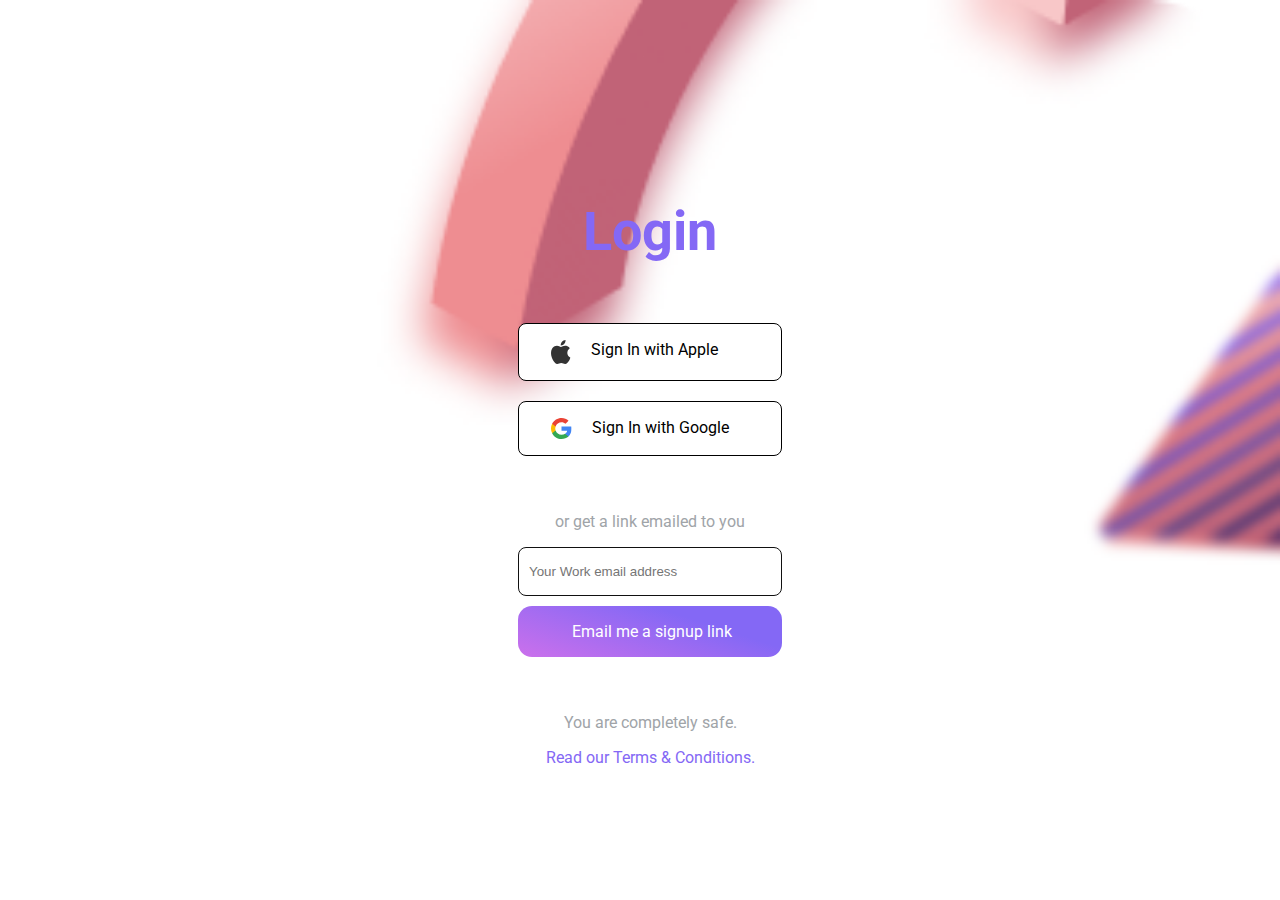
==== login.html @ 6a7685cd "adicionando login" ====
<!DOCTYPE html>
<html lang="en">
<head>
    <meta charset="UTF-8">
    <meta name="viewport" content="width=device-width, initial-scale=1.0">
    <title>Login 3D Shape - Edgar</title>
    <link rel="stylesheet" href="./login.css">
    <link rel="preconnect" href="https://fonts.googleapis.com">
    <link rel="preconnect" href="https://fonts.gstatic.com" crossorigin>
    <link href="https://fonts.googleapis.com/css2?family=Inter:wght@400;500;600&family=Merriweather:ital,wght@1,900&family=Montserrat:wght@400;900&family=Poppins:wght@400;600&family=Roboto:wght@400;500&display=swap" rel="stylesheet">
    <link rel="shortcut icon" type="imagex/png" href="./logo.svg">


</head>
<body>

    <div class="content-principal">
    <h1>Login</h1>
    <div>
    <a class="button-login" href="/."><img src="./apple.svg">Sign In with Apple</a>
    <a class="button-login" href="/."><img src="./google.svg">Sign In with Google</a>
</div>
<div> 
    <p> or get a link emailed to you</p>
    <input type="text" name="email" id="email" placeholder="Your Work email address">
    <a class= "button-email" href="./">Email me a signup link</a>
</div>
<div>
    <p>You are completely safe.</p>
    <p class="terms-p">Read our Terms & Conditions.</p>
</div>

    </div>

</body>

</html>
---- login.css ----
body{
    margin: 0;
    background-image: url(./login.png);
    background-size: 100%;
    font-family: 'Inter', sans-serif;
    font-family: 'Merriweather', serif;
    font-family: 'Montserrat', sans-serif;
    font-family: 'Poppins', sans-serif;
    font-family: 'Roboto', sans-serif;

}

a{
    text-decoration: none;
    color: inherit;
}

.content-principal{
    display: grid;
    justify-content: center;
    margin-left: 20px;
    margin-top: 200px;
    gap: 40px

}

h1{

    font-size: 54px;
    text-align: center;
    margin: 0;
    color:#8468F5;
}

.button-login{
    padding: 16px 32px;
    background: #fff;
    display:flex;
    gap: 20px;
    margin-top: 20px;
    text-align: center;
    border: solid 1px;
    border-radius: 8px;
}

p{
    text-align: center;
    color:#A0A4A8;
}

input{

    border: 1px solid #111111;
    padding: 16px 32px;
    width:220px;
    border-radius: 8px;
    padding-left: 10px;
    background: #fff;
    color: #A0A4A8;

}

.button-email{
    padding: 16px 32px;
    background: #fff;
    display:flex;
    background: linear-gradient(198deg, #8468F5 30.76%, #EC74E7 132.15%);
    color: #fff;
    border-radius: 14px;
    padding-left: 54px;
    margin-top: 10px;
    text-align: center;

}

.terms-p{

    color:#8468F5

}
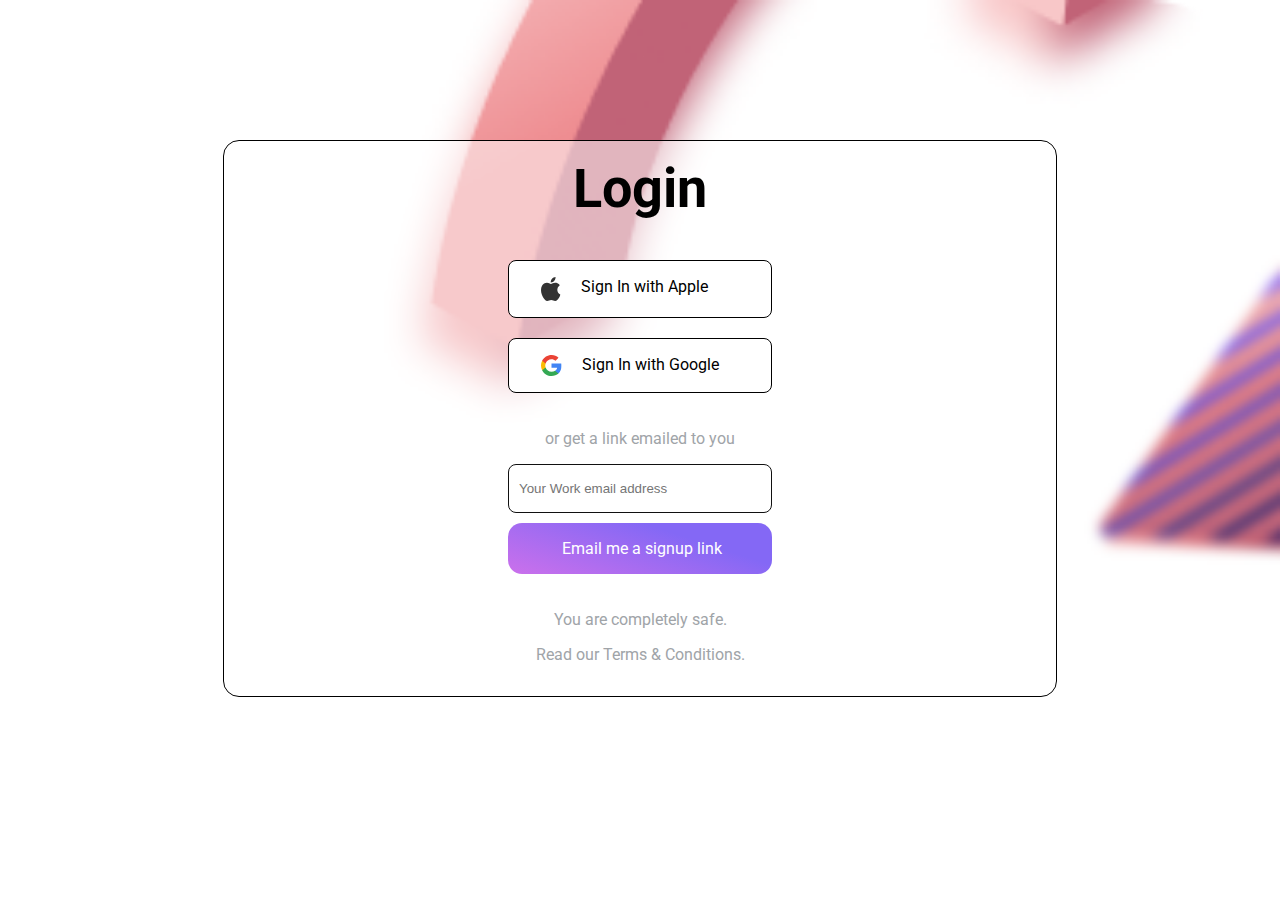
==== commit 7468514d: "uptades responsivos" ====
--- a/login.html
+++ b/login.html
@@ -1,10 +1,10 @@
 <!DOCTYPE html>
-<html lang="en">
+<html lang="pt-br">
 <head>
     <meta charset="UTF-8">
     <meta name="viewport" content="width=device-width, initial-scale=1.0">
     <title>Login 3D Shape - Edgar</title>
-    <link rel="stylesheet" href="./login.css">
+    <link rel="stylesheet" href="./style.css">
     <link rel="preconnect" href="https://fonts.googleapis.com">
     <link rel="preconnect" href="https://fonts.gstatic.com" crossorigin>
     <link href="https://fonts.googleapis.com/css2?family=Inter:wght@400;500;600&family=Merriweather:ital,wght@1,900&family=Montserrat:wght@400;900&family=Poppins:wght@400;600&family=Roboto:wght@400;500&display=swap" rel="stylesheet">
@@ -12,23 +12,30 @@
 
 
 </head>
-<body>
 
-    <div class="content-principal">
-    <h1>Login</h1>
-    <div>
-    <a class="button-login" href="/."><img src="./apple.svg">Sign In with Apple</a>
-    <a class="button-login" href="/."><img src="./google.svg">Sign In with Google</a>
-</div>
-<div> 
-    <p> or get a link emailed to you</p>
-    <input type="text" name="email" id="email" placeholder="Your Work email address">
-    <a class= "button-email" href="./">Email me a signup link</a>
-</div>
-<div>
-    <p>You are completely safe.</p>
-    <p class="terms-p">Read our Terms & Conditions.</p>
-</div>
+<body id="login">
+
+        <div class="content-login">
+
+            <h1>Login</h1>
+
+        <div>
+             <a class="button-login" href="/."><img src="./apple.svg">Sign In with Apple</a>
+                <a class="button-login" href="/."><img src="./google.svg">Sign In with Google</a>
+        </div>
+
+
+        <div> 
+             <p> or get a link emailed to you</p>
+                <input type="text" name="email" id="email" placeholder="Your Work email address">
+                    <a class= "button-email" href="./">Email me a signup link</a>
+        </div>
+
+
+        <div>
+            <p>You are completely safe.</p>
+                <p class="terms-p">Read our Terms & Conditions.</p>
+        </div>
 
     </div>
 
--- a/style.css
+++ b/style.css
@@ -0,0 +1,3 @@
+@import url(./login.css);
+@import url(./login-page.css);
+@import url(./global.css);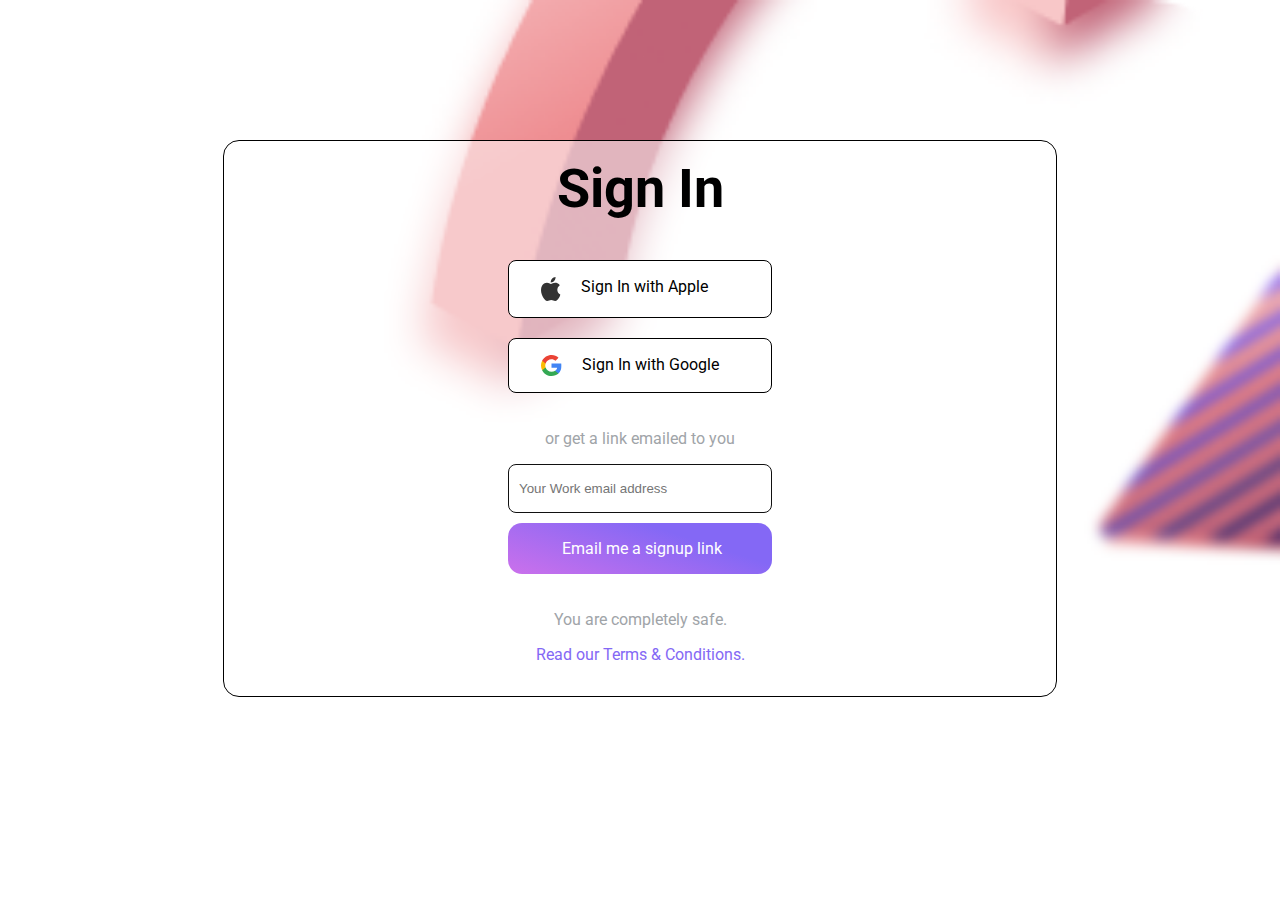
==== commit 02e5214f: "new uptades" ====
--- a/login.html
+++ b/login.html
@@ -3,7 +3,7 @@
 <head>
     <meta charset="UTF-8">
     <meta name="viewport" content="width=device-width, initial-scale=1.0">
-    <title>Login 3D Shape - Edgar</title>
+    <title>Sign In 3D Shape - Edgar</title>
     <link rel="stylesheet" href="./style.css">
     <link rel="preconnect" href="https://fonts.googleapis.com">
     <link rel="preconnect" href="https://fonts.gstatic.com" crossorigin>
@@ -17,7 +17,7 @@
 
         <div class="content-login">
 
-            <h1>Login</h1>
+            <h1>Sign In</h1>
 
         <div>
              <a class="button-login" href="/."><img src="./apple.svg">Sign In with Apple</a>
@@ -34,7 +34,7 @@
 
         <div>
             <p>You are completely safe.</p>
-                <p class="terms-p">Read our Terms & Conditions.</p>
+               <a href="./"><p class="terms-p">Read our Terms & Conditions.</p></a>
         </div>
 
     </div>
